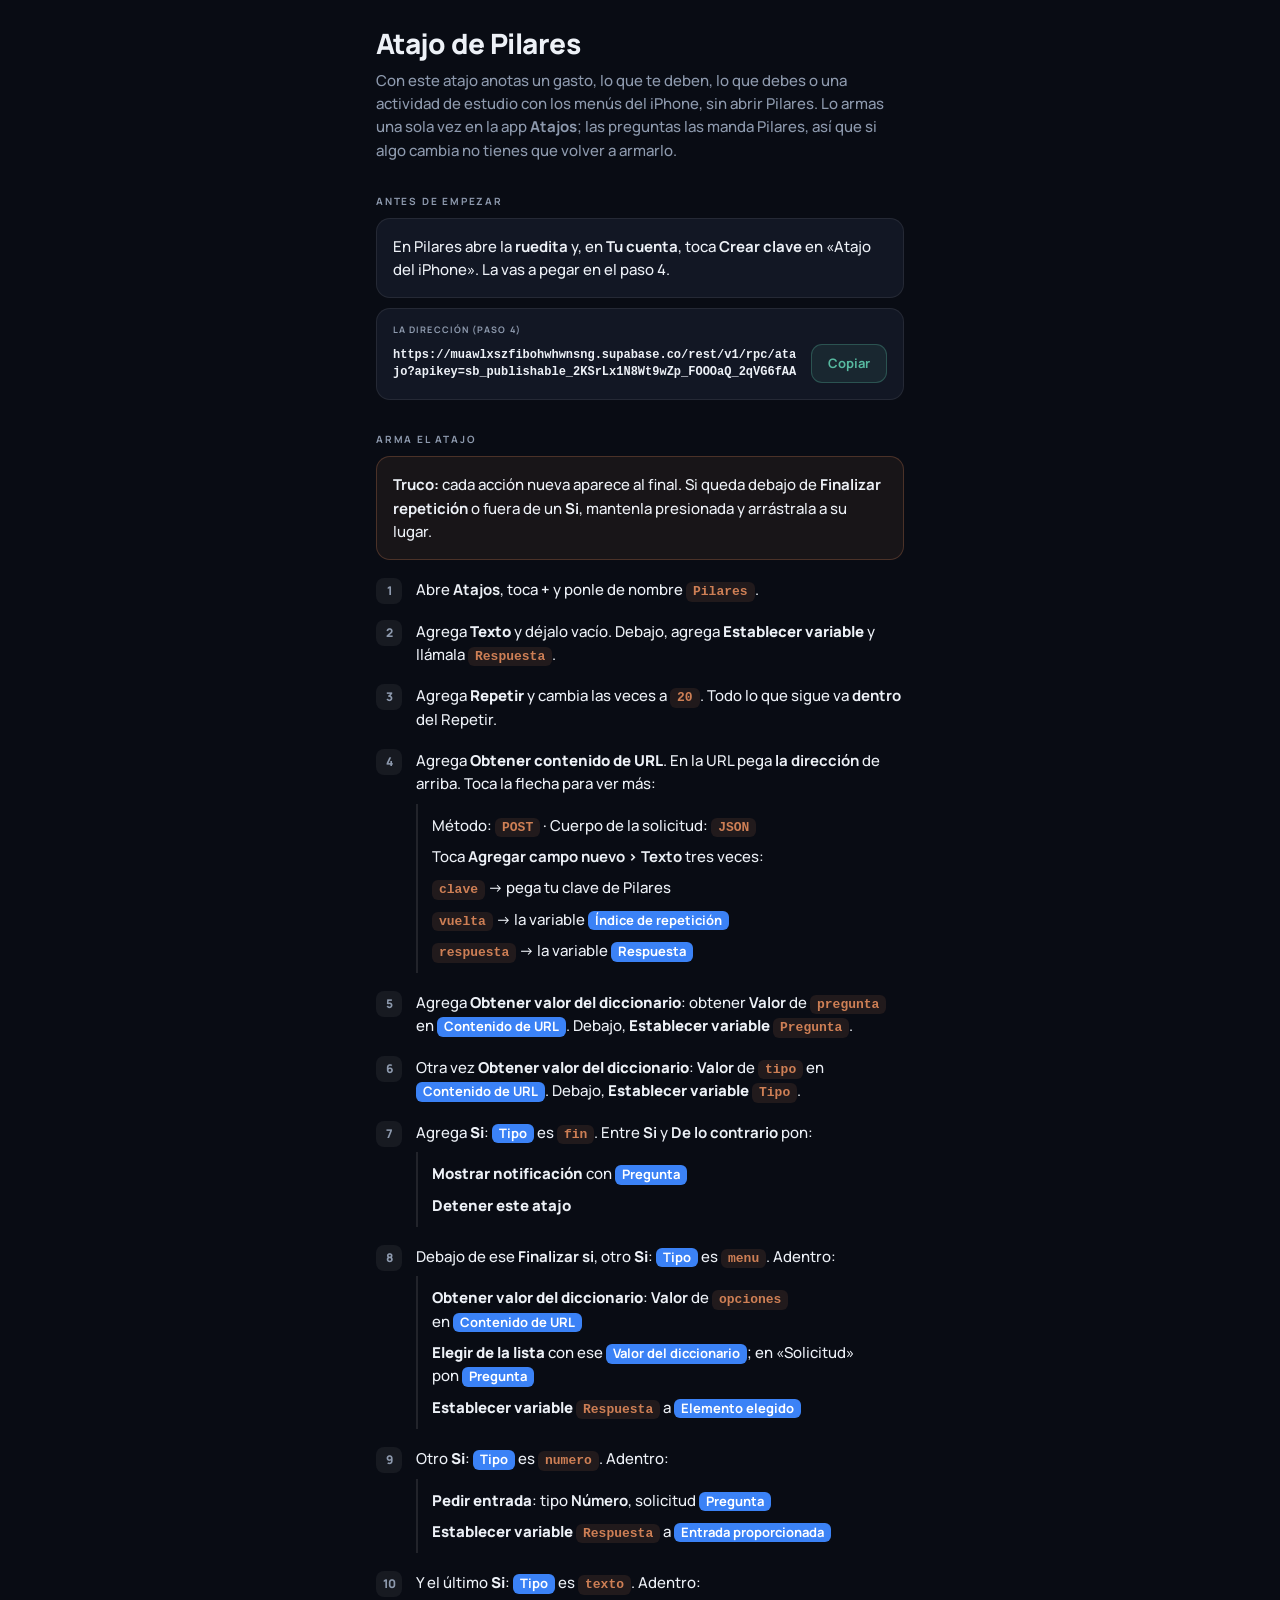
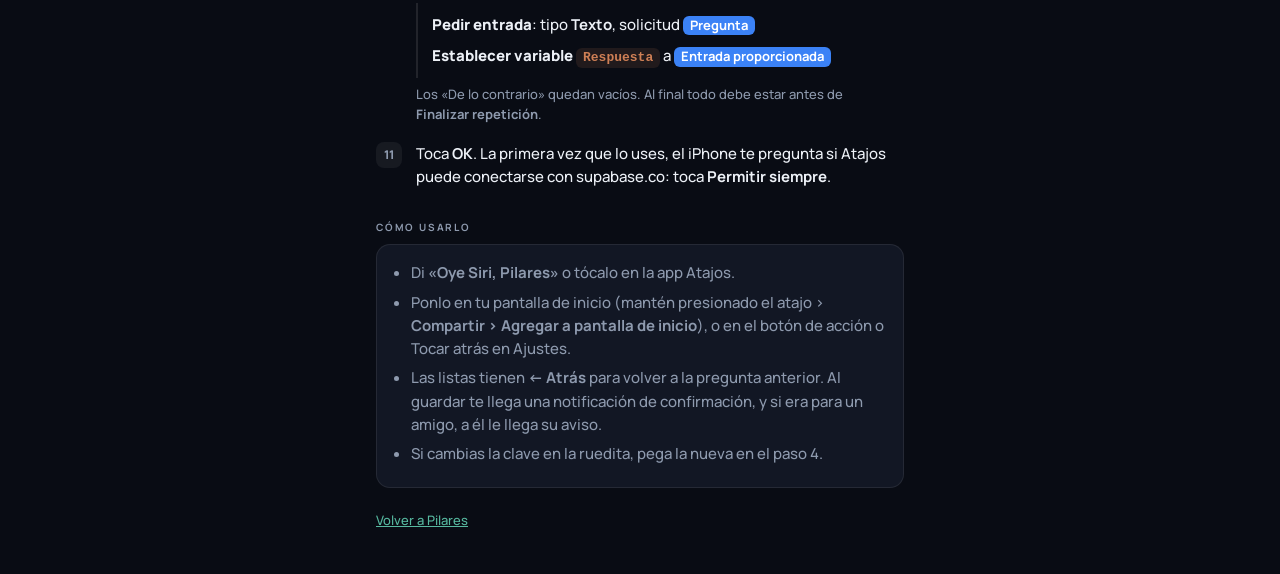
==== atajo.html @ b986f039 "Atajo del iPhone con menús nativos (reemplaza la captura por enlace) - Se quita ?accion=… y la hoja " ====
<!DOCTYPE html>
<html lang="es">
<head>
<meta charset="utf-8">
<meta name="viewport" content="width=device-width, initial-scale=1, viewport-fit=cover">
<title>Atajo de Pilares</title>
<meta name="description" content="Cómo armar el atajo del iPhone que anota en Pilares sin abrir la app.">
<meta name="theme-color" content="#090C14">
<meta name="color-scheme" content="dark">
<meta name="robots" content="noindex">
<link rel="icon" href="icon.svg?v=2" type="image/svg+xml">
<link rel="preconnect" href="https://fonts.googleapis.com">
<link rel="preconnect" href="https://fonts.gstatic.com" crossorigin>
<link href="https://fonts.googleapis.com/css2?family=Manrope:wght@500;600;700;800&amp;display=swap" rel="stylesheet">
<style>
  :root { --bg: #090C14; --card: #121724; --line: rgba(255,255,255,.08); --txt: #EDF1F7; --sub: #8E9AAE; --mint: #57B9A0; --amber: #CE7F55; --var: #3B82F6; }
  * { box-sizing: border-box; }
  html { -webkit-text-size-adjust: 100%; }
  body { margin: 0; background: var(--bg); color: var(--txt); font: 500 15px/1.55 Manrope, system-ui, sans-serif; }
  main { max-width: 560px; margin: 0 auto; padding: calc(env(safe-area-inset-top, 0px) + 28px) 16px calc(env(safe-area-inset-bottom, 0px) + 48px); }
  h1 { font: 800 28px/1.1 Manrope, sans-serif; letter-spacing: -.02em; margin: 0; }
  .lead { color: var(--sub); margin: 10px 0 0; text-wrap: pretty; }
  h2 { font: 700 10px/1 Manrope, sans-serif; letter-spacing: .18em; color: var(--sub); margin: 34px 0 12px; text-transform: uppercase; }
  .card { background: var(--card); border: 1px solid var(--line); border-radius: 14px; padding: 16px; }
  .card + .card { margin-top: 10px; }
  .copiar { display: flex; gap: 10px; align-items: center; }
  .copiar code { flex: 1; min-width: 0; font: 600 12px/1.4 ui-monospace, Menlo, monospace; color: var(--txt); word-break: break-all; user-select: all; -webkit-user-select: all; }
  button { flex: none; font: 700 13px/1 Manrope, sans-serif; color: var(--mint); background: rgba(87,185,160,.1); border: 1px solid rgba(87,185,160,.3); border-radius: 11px; padding: 12px 16px; cursor: pointer; }
  button:active { transform: translateY(1px); }
  ol { list-style: none; counter-reset: paso; margin: 0; padding: 0; }
  ol > li { counter-increment: paso; position: relative; padding: 0 0 0 40px; margin: 0 0 18px; text-wrap: pretty; }
  ol > li::before { content: counter(paso); position: absolute; left: 0; top: 0; width: 26px; height: 26px; border-radius: 8px; background: rgba(255,255,255,.06); color: var(--sub); font: 800 12px/26px Manrope, sans-serif; text-align: center; }
  .accion { font-weight: 800; color: var(--txt); }
  .var { display: inline-block; font: 700 13px/1.5 Manrope, sans-serif; color: #fff; background: var(--var); border-radius: 6px; padding: 0 7px; }
  .txt { display: inline-block; font: 700 13px/1.5 ui-monospace, Menlo, monospace; color: var(--amber); background: rgba(206,127,85,.12); border-radius: 6px; padding: 0 7px; }
  .dentro { margin: 8px 0 0; padding: 10px 0 2px 14px; border-left: 2px solid rgba(255,255,255,.1); }
  .dentro p { margin: 0 0 8px; }
  .nota { color: var(--sub); font-size: 13px; margin: 6px 0 0; }
  .aviso { background: rgba(206,127,85,.08); border-color: rgba(206,127,85,.28); }
  ul.usos { margin: 0; padding: 0 0 0 18px; color: var(--sub); }
  ul.usos li { margin: 0 0 6px; }
  a { color: var(--mint); }
</style>
</head>
<body>
<main>
  <h1>Atajo de Pilares</h1>
  <p class="lead">Con este atajo anotas un gasto, lo que te deben, lo que debes o una actividad de estudio con los menús del iPhone, sin abrir Pilares. Lo armas una sola vez en la app <b>Atajos</b>; las preguntas las manda Pilares, así que si algo cambia no tienes que volver a armarlo.</p>

  <h2>Antes de empezar</h2>
  <div class="card">
    En Pilares abre la <b>ruedita</b> y, en <b>Tu cuenta</b>, toca <b>Crear clave</b> en «Atajo del iPhone». La vas a pegar en el paso 4.
  </div>
  <div class="card">
    <div style="font:700 9px/1 Manrope,sans-serif;letter-spacing:.12em;color:var(--sub);margin-bottom:10px">LA DIRECCIÓN (PASO 4)</div>
    <div class="copiar">
      <code id="url">https://muawlxszfibohwhwnsng.supabase.co/rest/v1/rpc/atajo?apikey=sb_publishable_2KSrLx1N8Wt9wZp_FOOOaQ_2qVG6fAA</code>
      <button type="button" data-copiar="url">Copiar</button>
    </div>
  </div>

  <h2>Arma el atajo</h2>
  <div class="card aviso" style="margin-bottom:18px">
    <b>Truco:</b> cada acción nueva aparece al final. Si queda debajo de <b>Finalizar repetición</b> o fuera de un <b>Si</b>, mantenla presionada y arrástrala a su lugar.
  </div>
  <ol>
    <li>Abre <b>Atajos</b>, toca <b>+</b> y ponle de nombre <span class="txt">Pilares</span>.</li>
    <li>Agrega <span class="accion">Texto</span> y déjalo vacío. Debajo, agrega <span class="accion">Establecer variable</span> y llámala <span class="txt">Respuesta</span>.</li>
    <li>Agrega <span class="accion">Repetir</span> y cambia las veces a <span class="txt">20</span>. Todo lo que sigue va <b>dentro</b> del Repetir.</li>
    <li>Agrega <span class="accion">Obtener contenido de URL</span>. En la URL pega <b>la dirección</b> de arriba. Toca la flecha para ver más:
      <div class="dentro">
        <p>Método: <span class="txt">POST</span> · Cuerpo de la solicitud: <span class="txt">JSON</span></p>
        <p>Toca <b>Agregar campo nuevo › Texto</b> tres veces:</p>
        <p><span class="txt">clave</span> → pega tu clave de Pilares</p>
        <p><span class="txt">vuelta</span> → la variable <span class="var">Índice de repetición</span></p>
        <p><span class="txt">respuesta</span> → la variable <span class="var">Respuesta</span></p>
      </div>
    </li>
    <li>Agrega <span class="accion">Obtener valor del diccionario</span>: obtener <b>Valor</b> de <span class="txt">pregunta</span> en <span class="var">Contenido de URL</span>. Debajo, <span class="accion">Establecer variable</span> <span class="txt">Pregunta</span>.</li>
    <li>Otra vez <span class="accion">Obtener valor del diccionario</span>: <b>Valor</b> de <span class="txt">tipo</span> en <span class="var">Contenido de URL</span>. Debajo, <span class="accion">Establecer variable</span> <span class="txt">Tipo</span>.</li>
    <li>Agrega <span class="accion">Si</span>: <span class="var">Tipo</span> es <span class="txt">fin</span>. Entre <b>Si</b> y <b>De lo contrario</b> pon:
      <div class="dentro">
        <p><span class="accion">Mostrar notificación</span> con <span class="var">Pregunta</span></p>
        <p><span class="accion">Detener este atajo</span></p>
      </div>
    </li>
    <li>Debajo de ese <b>Finalizar si</b>, otro <span class="accion">Si</span>: <span class="var">Tipo</span> es <span class="txt">menu</span>. Adentro:
      <div class="dentro">
        <p><span class="accion">Obtener valor del diccionario</span>: <b>Valor</b> de <span class="txt">opciones</span> en <span class="var">Contenido de URL</span></p>
        <p><span class="accion">Elegir de la lista</span> con ese <span class="var">Valor del diccionario</span>; en «Solicitud» pon <span class="var">Pregunta</span></p>
        <p><span class="accion">Establecer variable</span> <span class="txt">Respuesta</span> a <span class="var">Elemento elegido</span></p>
      </div>
    </li>
    <li>Otro <span class="accion">Si</span>: <span class="var">Tipo</span> es <span class="txt">numero</span>. Adentro:
      <div class="dentro">
        <p><span class="accion">Pedir entrada</span>: tipo <b>Número</b>, solicitud <span class="var">Pregunta</span></p>
        <p><span class="accion">Establecer variable</span> <span class="txt">Respuesta</span> a <span class="var">Entrada proporcionada</span></p>
      </div>
    </li>
    <li>Y el último <span class="accion">Si</span>: <span class="var">Tipo</span> es <span class="txt">texto</span>. Adentro:
      <div class="dentro">
        <p><span class="accion">Pedir entrada</span>: tipo <b>Texto</b>, solicitud <span class="var">Pregunta</span></p>
        <p><span class="accion">Establecer variable</span> <span class="txt">Respuesta</span> a <span class="var">Entrada proporcionada</span></p>
      </div>
      <p class="nota">Los «De lo contrario» quedan vacíos. Al final todo debe estar antes de <b>Finalizar repetición</b>.</p>
    </li>
    <li>Toca <b>OK</b>. La primera vez que lo uses, el iPhone te pregunta si Atajos puede conectarse con supabase.co: toca <b>Permitir siempre</b>.</li>
  </ol>

  <h2>Cómo usarlo</h2>
  <div class="card">
    <ul class="usos">
      <li>Di <b>«Oye Siri, Pilares»</b> o tócalo en la app Atajos.</li>
      <li>Ponlo en tu pantalla de inicio (mantén presionado el atajo › <b>Compartir › Agregar a pantalla de inicio</b>), o en el botón de acción o Tocar atrás en Ajustes.</li>
      <li>Las listas tienen <b>← Atrás</b> para volver a la pregunta anterior. Al guardar te llega una notificación de confirmación, y si era para un amigo, a él le llega su aviso.</li>
      <li>Si cambias la clave en la ruedita, pega la nueva en el paso 4.</li>
    </ul>
  </div>
  <p class="nota" style="margin-top:22px"><a href="/">Volver a Pilares</a></p>
</main>
<script>
  document.addEventListener('click', function (e) {
    var b = e.target.closest('[data-copiar]');
    if (!b) return;
    var x = document.getElementById(b.getAttribute('data-copiar'));
    var listo = function () { b.textContent = 'Copiada'; setTimeout(function () { b.textContent = 'Copiar'; }, 1600); };
    try {
      navigator.clipboard.writeText(x.textContent.trim()).then(listo, function () { seleccionar(x); });
    } catch (err) { seleccionar(x); }
  });
  function seleccionar(x) {
    var r = document.createRange(); r.selectNodeContents(x);
    var s = window.getSelection(); s.removeAllRanges(); s.addRange(r);
  }
</script>
</body>
</html>
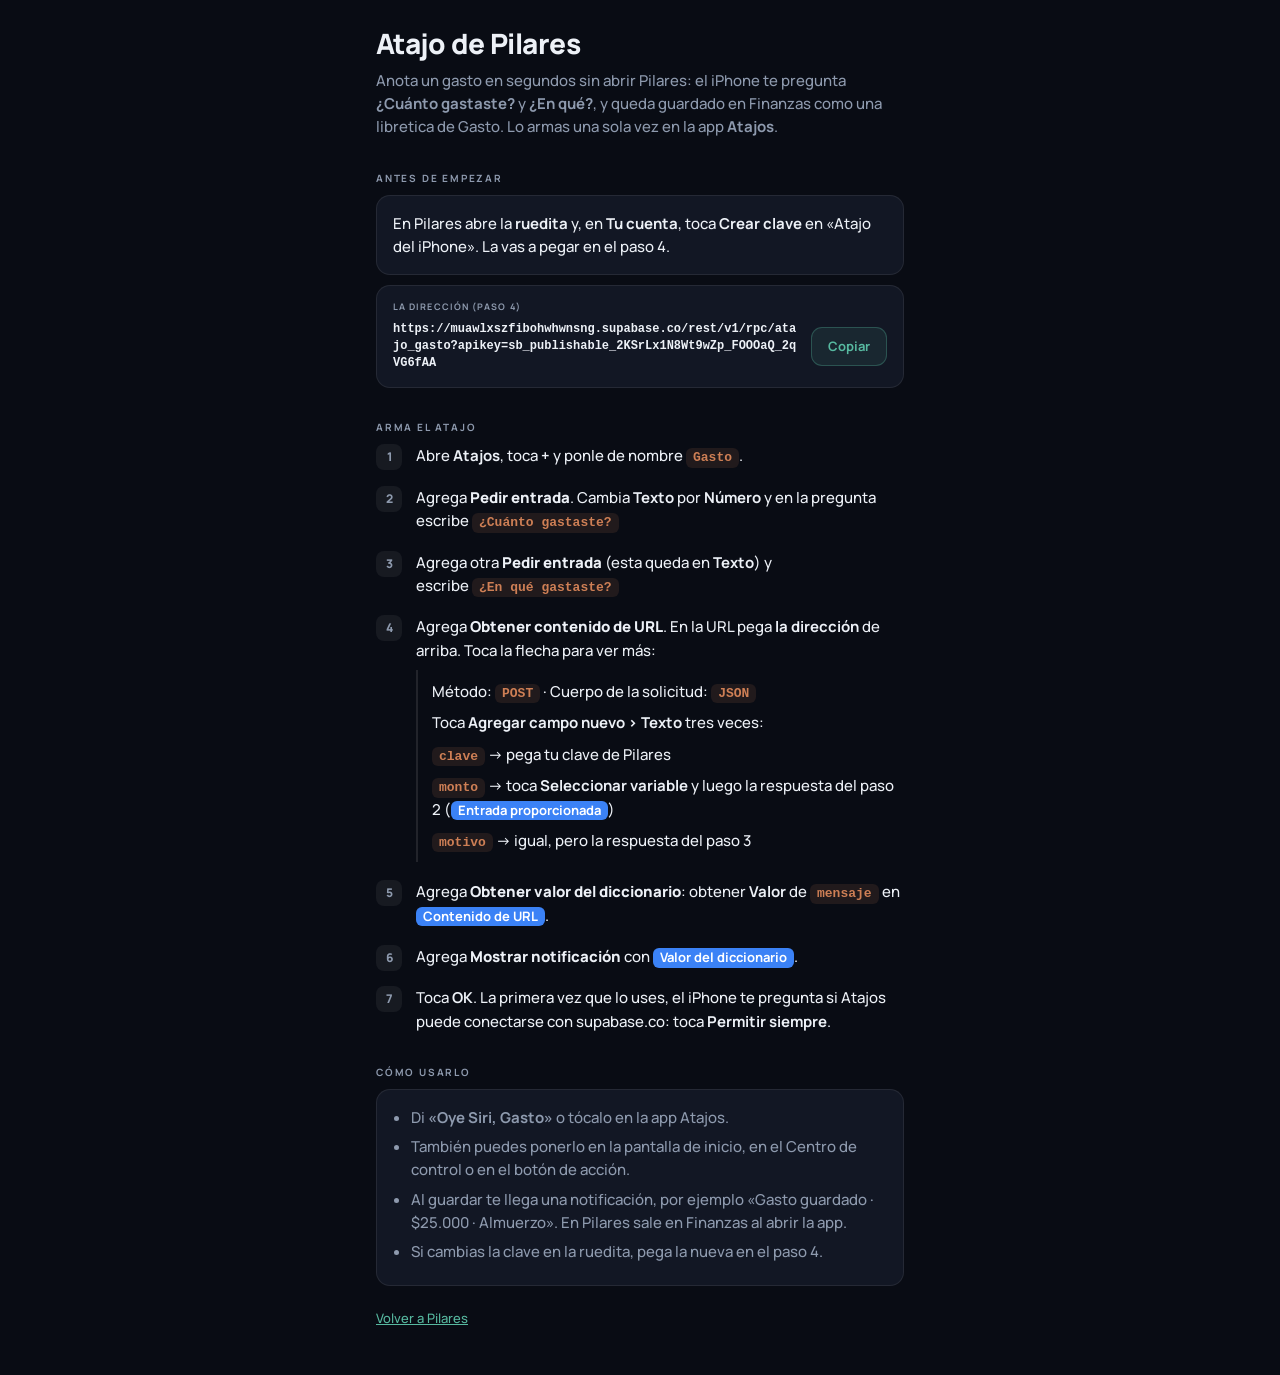
==== commit 297793fb: "Atajo del iPhone solo para gastos, directo al monto - El atajo pregunta ¿Cuánto gastaste? y ¿En qué " ====
--- a/atajo.html
+++ b/atajo.html
@@ -4,7 +4,7 @@
 <meta charset="utf-8">
 <meta name="viewport" content="width=device-width, initial-scale=1, viewport-fit=cover">
 <title>Atajo de Pilares</title>
-<meta name="description" content="Cómo armar el atajo del iPhone que anota en Pilares sin abrir la app.">
+<meta name="description" content="Cómo armar el atajo del iPhone que anota un gasto en Pilares sin abrir la app.">
 <meta name="theme-color" content="#090C14">
 <meta name="color-scheme" content="dark">
 <meta name="robots" content="noindex">
@@ -36,7 +36,6 @@
   .dentro { margin: 8px 0 0; padding: 10px 0 2px 14px; border-left: 2px solid rgba(255,255,255,.1); }
   .dentro p { margin: 0 0 8px; }
   .nota { color: var(--sub); font-size: 13px; margin: 6px 0 0; }
-  .aviso { background: rgba(206,127,85,.08); border-color: rgba(206,127,85,.28); }
   ul.usos { margin: 0; padding: 0 0 0 18px; color: var(--sub); }
   ul.usos li { margin: 0 0 6px; }
   a { color: var(--mint); }
@@ -45,7 +44,7 @@
 <body>
 <main>
   <h1>Atajo de Pilares</h1>
-  <p class="lead">Con este atajo anotas un gasto, lo que te deben, lo que debes o una actividad de estudio con los menús del iPhone, sin abrir Pilares. Lo armas una sola vez en la app <b>Atajos</b>; las preguntas las manda Pilares, así que si algo cambia no tienes que volver a armarlo.</p>
+  <p class="lead">Anota un gasto en segundos sin abrir Pilares: el iPhone te pregunta <b>¿Cuánto gastaste?</b> y <b>¿En qué?</b>, y queda guardado en Finanzas como una libretica de Gasto. Lo armas una sola vez en la app <b>Atajos</b>.</p>
 
   <h2>Antes de empezar</h2>
   <div class="card">
@@ -54,65 +53,36 @@
   <div class="card">
     <div style="font:700 9px/1 Manrope,sans-serif;letter-spacing:.12em;color:var(--sub);margin-bottom:10px">LA DIRECCIÓN (PASO 4)</div>
     <div class="copiar">
-      <code id="url">https://muawlxszfibohwhwnsng.supabase.co/rest/v1/rpc/atajo?apikey=sb_publishable_2KSrLx1N8Wt9wZp_FOOOaQ_2qVG6fAA</code>
+      <code id="url">https://muawlxszfibohwhwnsng.supabase.co/rest/v1/rpc/atajo_gasto?apikey=sb_publishable_2KSrLx1N8Wt9wZp_FOOOaQ_2qVG6fAA</code>
       <button type="button" data-copiar="url">Copiar</button>
     </div>
   </div>
 
   <h2>Arma el atajo</h2>
-  <div class="card aviso" style="margin-bottom:18px">
-    <b>Truco:</b> cada acción nueva aparece al final. Si queda debajo de <b>Finalizar repetición</b> o fuera de un <b>Si</b>, mantenla presionada y arrástrala a su lugar.
-  </div>
   <ol>
-    <li>Abre <b>Atajos</b>, toca <b>+</b> y ponle de nombre <span class="txt">Pilares</span>.</li>
-    <li>Agrega <span class="accion">Texto</span> y déjalo vacío. Debajo, agrega <span class="accion">Establecer variable</span> y llámala <span class="txt">Respuesta</span>.</li>
-    <li>Agrega <span class="accion">Repetir</span> y cambia las veces a <span class="txt">20</span>. Todo lo que sigue va <b>dentro</b> del Repetir.</li>
+    <li>Abre <b>Atajos</b>, toca <b>+</b> y ponle de nombre <span class="txt">Gasto</span>.</li>
+    <li>Agrega <span class="accion">Pedir entrada</span>. Cambia <b>Texto</b> por <b>Número</b> y en la pregunta escribe <span class="txt">¿Cuánto gastaste?</span></li>
+    <li>Agrega otra <span class="accion">Pedir entrada</span> (esta queda en <b>Texto</b>) y escribe <span class="txt">¿En qué gastaste?</span></li>
     <li>Agrega <span class="accion">Obtener contenido de URL</span>. En la URL pega <b>la dirección</b> de arriba. Toca la flecha para ver más:
       <div class="dentro">
         <p>Método: <span class="txt">POST</span> · Cuerpo de la solicitud: <span class="txt">JSON</span></p>
         <p>Toca <b>Agregar campo nuevo › Texto</b> tres veces:</p>
         <p><span class="txt">clave</span> → pega tu clave de Pilares</p>
-        <p><span class="txt">vuelta</span> → la variable <span class="var">Índice de repetición</span></p>
-        <p><span class="txt">respuesta</span> → la variable <span class="var">Respuesta</span></p>
+        <p><span class="txt">monto</span> → toca <b>Seleccionar variable</b> y luego la respuesta del paso 2 (<span class="var">Entrada proporcionada</span>)</p>
+        <p><span class="txt">motivo</span> → igual, pero la respuesta del paso 3</p>
       </div>
     </li>
-    <li>Agrega <span class="accion">Obtener valor del diccionario</span>: obtener <b>Valor</b> de <span class="txt">pregunta</span> en <span class="var">Contenido de URL</span>. Debajo, <span class="accion">Establecer variable</span> <span class="txt">Pregunta</span>.</li>
-    <li>Otra vez <span class="accion">Obtener valor del diccionario</span>: <b>Valor</b> de <span class="txt">tipo</span> en <span class="var">Contenido de URL</span>. Debajo, <span class="accion">Establecer variable</span> <span class="txt">Tipo</span>.</li>
-    <li>Agrega <span class="accion">Si</span>: <span class="var">Tipo</span> es <span class="txt">fin</span>. Entre <b>Si</b> y <b>De lo contrario</b> pon:
-      <div class="dentro">
-        <p><span class="accion">Mostrar notificación</span> con <span class="var">Pregunta</span></p>
-        <p><span class="accion">Detener este atajo</span></p>
-      </div>
-    </li>
-    <li>Debajo de ese <b>Finalizar si</b>, otro <span class="accion">Si</span>: <span class="var">Tipo</span> es <span class="txt">menu</span>. Adentro:
-      <div class="dentro">
-        <p><span class="accion">Obtener valor del diccionario</span>: <b>Valor</b> de <span class="txt">opciones</span> en <span class="var">Contenido de URL</span></p>
-        <p><span class="accion">Elegir de la lista</span> con ese <span class="var">Valor del diccionario</span>; en «Solicitud» pon <span class="var">Pregunta</span></p>
-        <p><span class="accion">Establecer variable</span> <span class="txt">Respuesta</span> a <span class="var">Elemento elegido</span></p>
-      </div>
-    </li>
-    <li>Otro <span class="accion">Si</span>: <span class="var">Tipo</span> es <span class="txt">numero</span>. Adentro:
-      <div class="dentro">
-        <p><span class="accion">Pedir entrada</span>: tipo <b>Número</b>, solicitud <span class="var">Pregunta</span></p>
-        <p><span class="accion">Establecer variable</span> <span class="txt">Respuesta</span> a <span class="var">Entrada proporcionada</span></p>
-      </div>
-    </li>
-    <li>Y el último <span class="accion">Si</span>: <span class="var">Tipo</span> es <span class="txt">texto</span>. Adentro:
-      <div class="dentro">
-        <p><span class="accion">Pedir entrada</span>: tipo <b>Texto</b>, solicitud <span class="var">Pregunta</span></p>
-        <p><span class="accion">Establecer variable</span> <span class="txt">Respuesta</span> a <span class="var">Entrada proporcionada</span></p>
-      </div>
-      <p class="nota">Los «De lo contrario» quedan vacíos. Al final todo debe estar antes de <b>Finalizar repetición</b>.</p>
-    </li>
+    <li>Agrega <span class="accion">Obtener valor del diccionario</span>: obtener <b>Valor</b> de <span class="txt">mensaje</span> en <span class="var">Contenido de URL</span>.</li>
+    <li>Agrega <span class="accion">Mostrar notificación</span> con <span class="var">Valor del diccionario</span>.</li>
     <li>Toca <b>OK</b>. La primera vez que lo uses, el iPhone te pregunta si Atajos puede conectarse con supabase.co: toca <b>Permitir siempre</b>.</li>
   </ol>
 
   <h2>Cómo usarlo</h2>
   <div class="card">
     <ul class="usos">
-      <li>Di <b>«Oye Siri, Pilares»</b> o tócalo en la app Atajos.</li>
-      <li>Ponlo en tu pantalla de inicio (mantén presionado el atajo › <b>Compartir › Agregar a pantalla de inicio</b>), o en el botón de acción o Tocar atrás en Ajustes.</li>
-      <li>Las listas tienen <b>← Atrás</b> para volver a la pregunta anterior. Al guardar te llega una notificación de confirmación, y si era para un amigo, a él le llega su aviso.</li>
+      <li>Di <b>«Oye Siri, Gasto»</b> o tócalo en la app Atajos.</li>
+      <li>También puedes ponerlo en la pantalla de inicio, en el Centro de control o en el botón de acción.</li>
+      <li>Al guardar te llega una notificación, por ejemplo «Gasto guardado · $25.000 · Almuerzo». En Pilares sale en Finanzas al abrir la app.</li>
       <li>Si cambias la clave en la ruedita, pega la nueva en el paso 4.</li>
     </ul>
   </div>
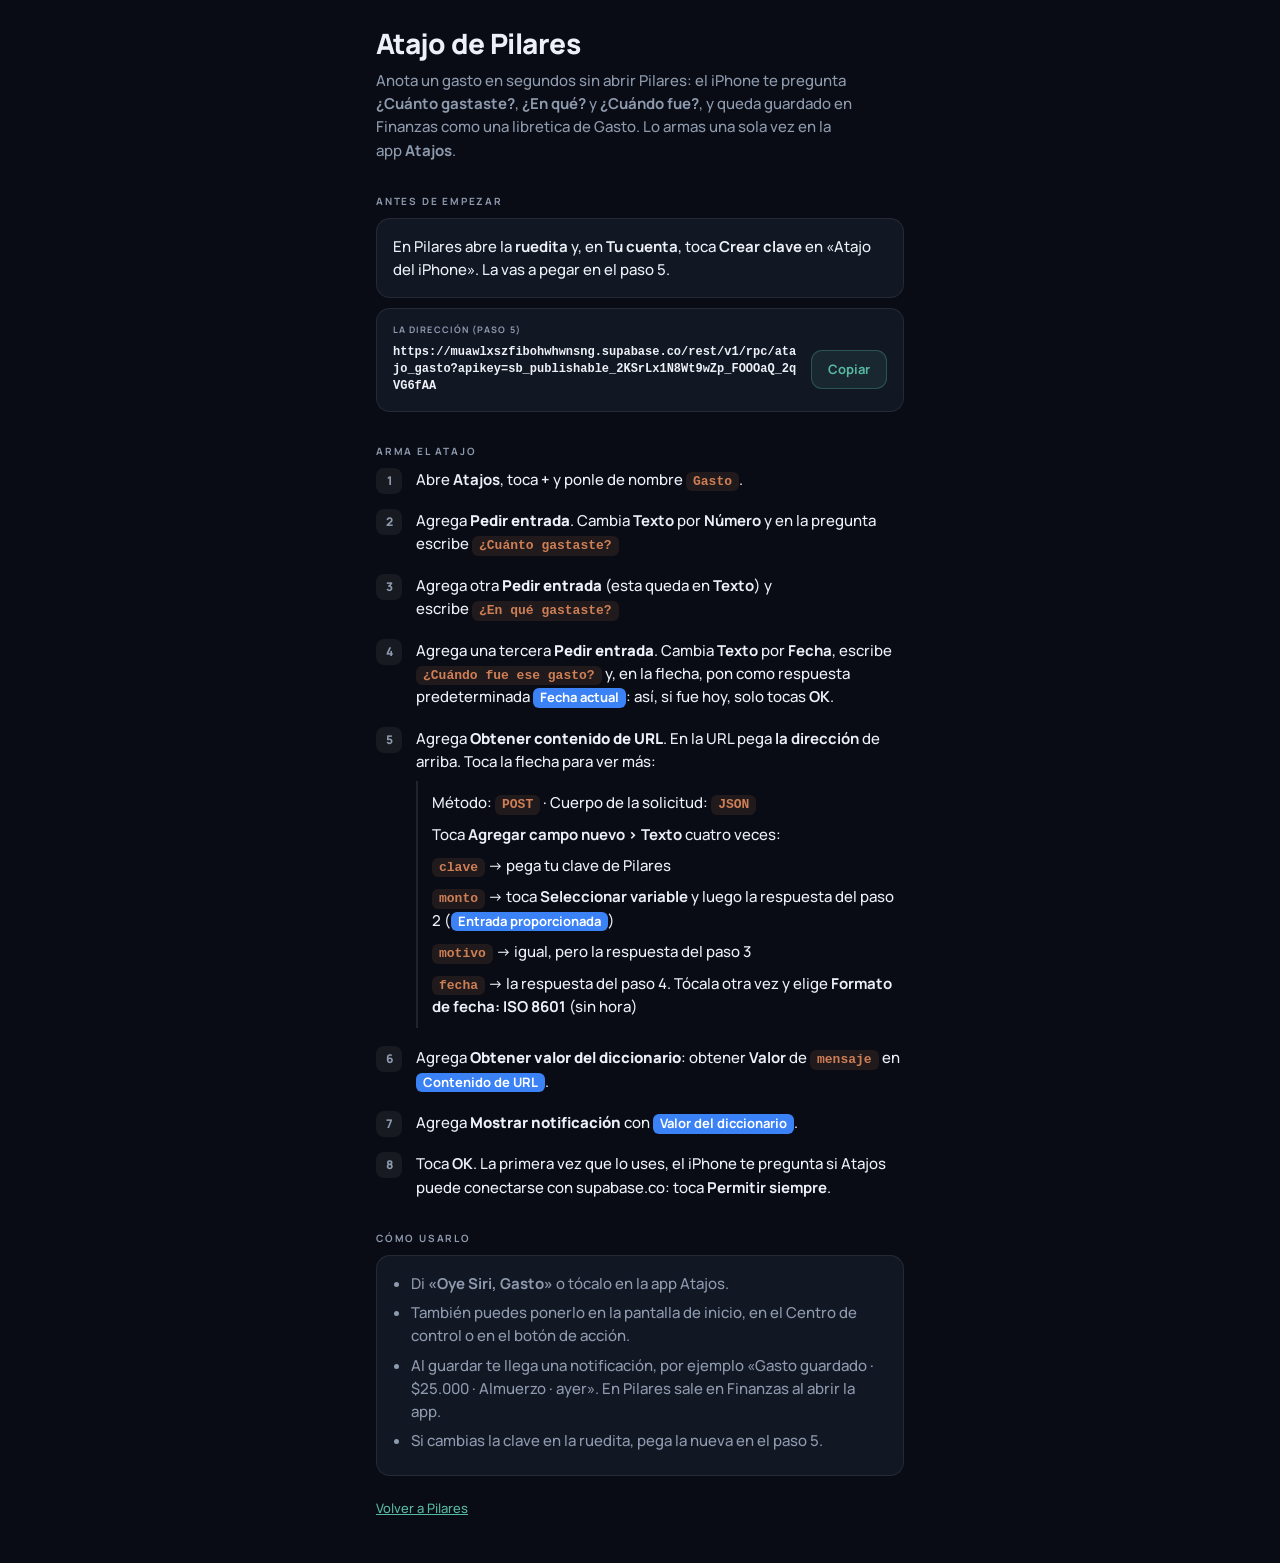
==== commit 20311197: "Atajo de gastos: pregunta la fecha (calendario, hoy por defecto) Co-Authored-By: Claude Opus 5.5 <no" ====
--- a/atajo.html
+++ b/atajo.html
@@ -44,14 +44,14 @@
 <body>
 <main>
   <h1>Atajo de Pilares</h1>
-  <p class="lead">Anota un gasto en segundos sin abrir Pilares: el iPhone te pregunta <b>¿Cuánto gastaste?</b> y <b>¿En qué?</b>, y queda guardado en Finanzas como una libretica de Gasto. Lo armas una sola vez en la app <b>Atajos</b>.</p>
+  <p class="lead">Anota un gasto en segundos sin abrir Pilares: el iPhone te pregunta <b>¿Cuánto gastaste?</b>, <b>¿En qué?</b> y <b>¿Cuándo fue?</b>, y queda guardado en Finanzas como una libretica de Gasto. Lo armas una sola vez en la app <b>Atajos</b>.</p>
 
   <h2>Antes de empezar</h2>
   <div class="card">
-    En Pilares abre la <b>ruedita</b> y, en <b>Tu cuenta</b>, toca <b>Crear clave</b> en «Atajo del iPhone». La vas a pegar en el paso 4.
+    En Pilares abre la <b>ruedita</b> y, en <b>Tu cuenta</b>, toca <b>Crear clave</b> en «Atajo del iPhone». La vas a pegar en el paso 5.
   </div>
   <div class="card">
-    <div style="font:700 9px/1 Manrope,sans-serif;letter-spacing:.12em;color:var(--sub);margin-bottom:10px">LA DIRECCIÓN (PASO 4)</div>
+    <div style="font:700 9px/1 Manrope,sans-serif;letter-spacing:.12em;color:var(--sub);margin-bottom:10px">LA DIRECCIÓN (PASO 5)</div>
     <div class="copiar">
       <code id="url">https://muawlxszfibohwhwnsng.supabase.co/rest/v1/rpc/atajo_gasto?apikey=sb_publishable_2KSrLx1N8Wt9wZp_FOOOaQ_2qVG6fAA</code>
       <button type="button" data-copiar="url">Copiar</button>
@@ -63,13 +63,15 @@
     <li>Abre <b>Atajos</b>, toca <b>+</b> y ponle de nombre <span class="txt">Gasto</span>.</li>
     <li>Agrega <span class="accion">Pedir entrada</span>. Cambia <b>Texto</b> por <b>Número</b> y en la pregunta escribe <span class="txt">¿Cuánto gastaste?</span></li>
     <li>Agrega otra <span class="accion">Pedir entrada</span> (esta queda en <b>Texto</b>) y escribe <span class="txt">¿En qué gastaste?</span></li>
+    <li>Agrega una tercera <span class="accion">Pedir entrada</span>. Cambia <b>Texto</b> por <b>Fecha</b>, escribe <span class="txt">¿Cuándo fue ese gasto?</span> y, en la flecha, pon como respuesta predeterminada <span class="var">Fecha actual</span>: así, si fue hoy, solo tocas <b>OK</b>.</li>
     <li>Agrega <span class="accion">Obtener contenido de URL</span>. En la URL pega <b>la dirección</b> de arriba. Toca la flecha para ver más:
       <div class="dentro">
         <p>Método: <span class="txt">POST</span> · Cuerpo de la solicitud: <span class="txt">JSON</span></p>
-        <p>Toca <b>Agregar campo nuevo › Texto</b> tres veces:</p>
+        <p>Toca <b>Agregar campo nuevo › Texto</b> cuatro veces:</p>
         <p><span class="txt">clave</span> → pega tu clave de Pilares</p>
         <p><span class="txt">monto</span> → toca <b>Seleccionar variable</b> y luego la respuesta del paso 2 (<span class="var">Entrada proporcionada</span>)</p>
         <p><span class="txt">motivo</span> → igual, pero la respuesta del paso 3</p>
+        <p><span class="txt">fecha</span> → la respuesta del paso 4. Tócala otra vez y elige <b>Formato de fecha: ISO 8601</b> (sin hora)</p>
       </div>
     </li>
     <li>Agrega <span class="accion">Obtener valor del diccionario</span>: obtener <b>Valor</b> de <span class="txt">mensaje</span> en <span class="var">Contenido de URL</span>.</li>
@@ -82,8 +84,8 @@
     <ul class="usos">
       <li>Di <b>«Oye Siri, Gasto»</b> o tócalo en la app Atajos.</li>
       <li>También puedes ponerlo en la pantalla de inicio, en el Centro de control o en el botón de acción.</li>
-      <li>Al guardar te llega una notificación, por ejemplo «Gasto guardado · $25.000 · Almuerzo». En Pilares sale en Finanzas al abrir la app.</li>
-      <li>Si cambias la clave en la ruedita, pega la nueva en el paso 4.</li>
+      <li>Al guardar te llega una notificación, por ejemplo «Gasto guardado · $25.000 · Almuerzo · ayer». En Pilares sale en Finanzas al abrir la app.</li>
+      <li>Si cambias la clave en la ruedita, pega la nueva en el paso 5.</li>
     </ul>
   </div>
   <p class="nota" style="margin-top:22px"><a href="/">Volver a Pilares</a></p>
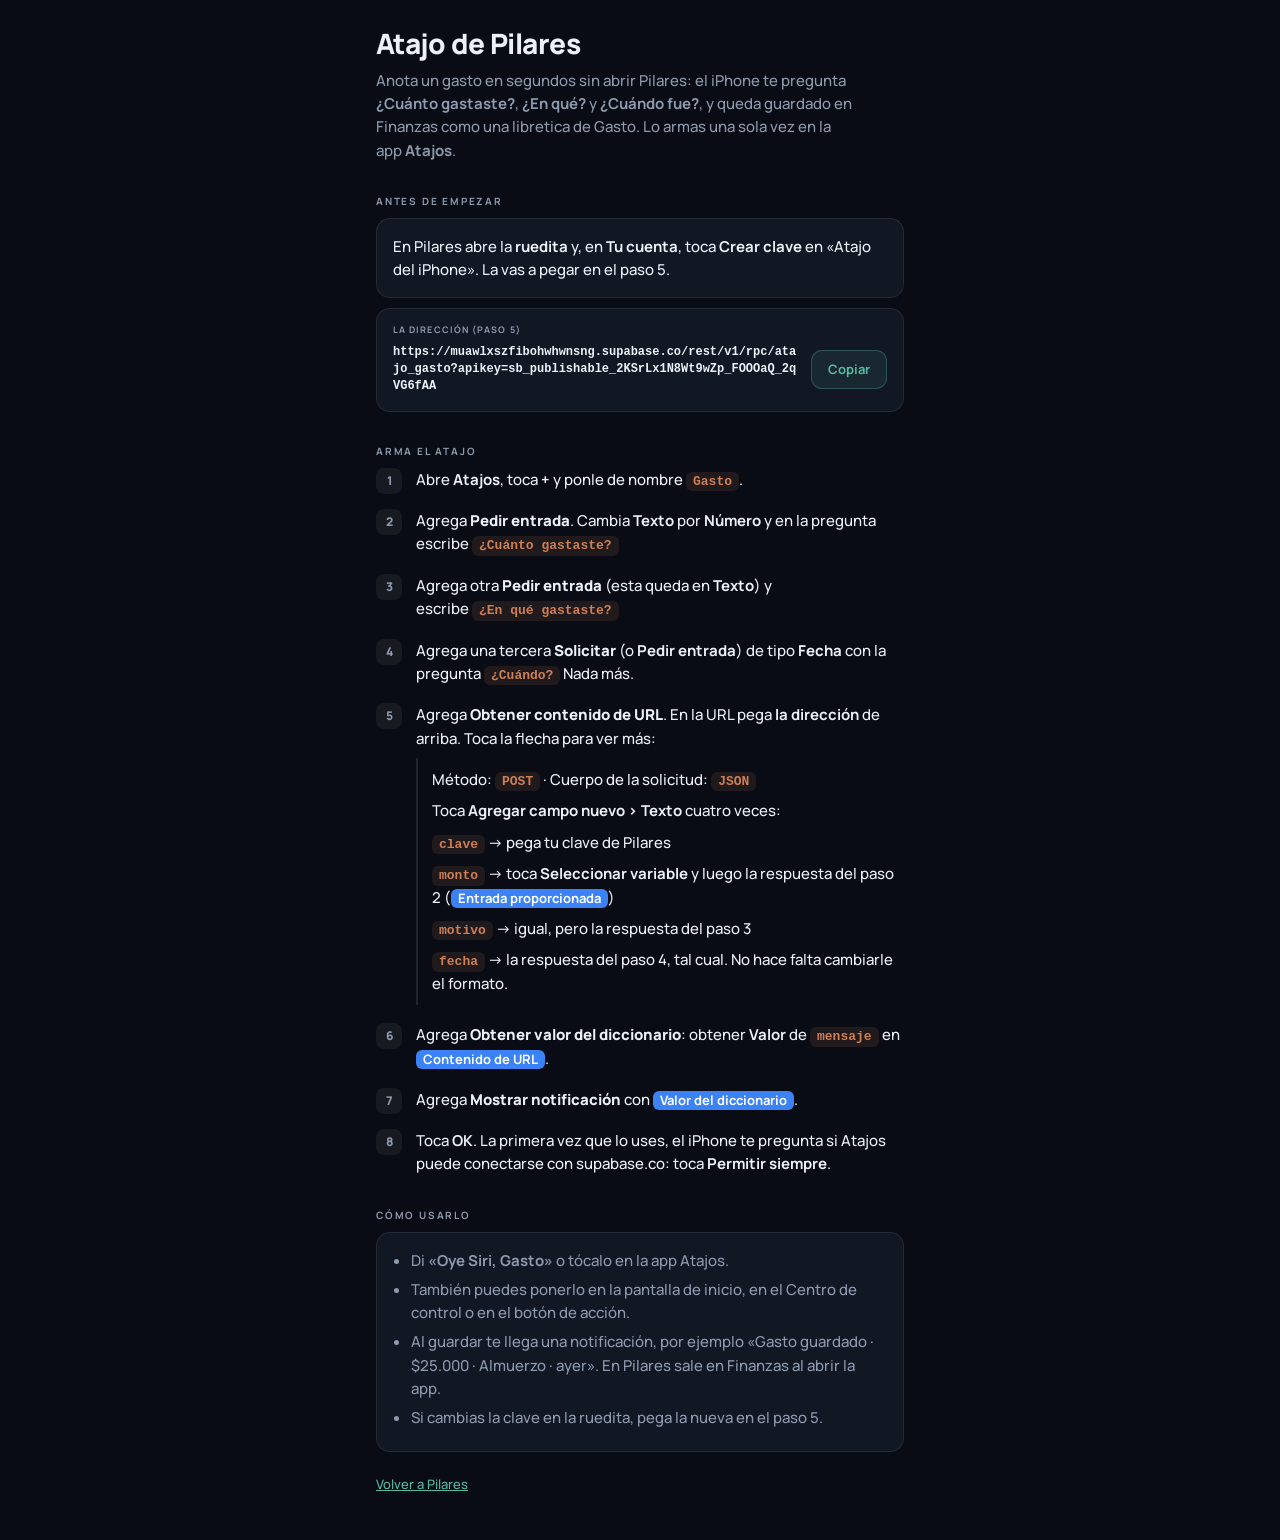
==== commit 8ea9278c: "Atajo: la fecha se entiende como la manda el iPhone (sin formato ISO ni respuesta predeterminada) Co" ====
--- a/atajo.html
+++ b/atajo.html
@@ -63,7 +63,7 @@
     <li>Abre <b>Atajos</b>, toca <b>+</b> y ponle de nombre <span class="txt">Gasto</span>.</li>
     <li>Agrega <span class="accion">Pedir entrada</span>. Cambia <b>Texto</b> por <b>Número</b> y en la pregunta escribe <span class="txt">¿Cuánto gastaste?</span></li>
     <li>Agrega otra <span class="accion">Pedir entrada</span> (esta queda en <b>Texto</b>) y escribe <span class="txt">¿En qué gastaste?</span></li>
-    <li>Agrega una tercera <span class="accion">Pedir entrada</span>. Cambia <b>Texto</b> por <b>Fecha</b>, escribe <span class="txt">¿Cuándo fue ese gasto?</span> y, en la flecha, pon como respuesta predeterminada <span class="var">Fecha actual</span>: así, si fue hoy, solo tocas <b>OK</b>.</li>
+    <li>Agrega una tercera <span class="accion">Solicitar</span> (o <b>Pedir entrada</b>) de tipo <b>Fecha</b> con la pregunta <span class="txt">¿Cuándo?</span> Nada más.</li>
     <li>Agrega <span class="accion">Obtener contenido de URL</span>. En la URL pega <b>la dirección</b> de arriba. Toca la flecha para ver más:
       <div class="dentro">
         <p>Método: <span class="txt">POST</span> · Cuerpo de la solicitud: <span class="txt">JSON</span></p>
@@ -71,7 +71,7 @@
         <p><span class="txt">clave</span> → pega tu clave de Pilares</p>
         <p><span class="txt">monto</span> → toca <b>Seleccionar variable</b> y luego la respuesta del paso 2 (<span class="var">Entrada proporcionada</span>)</p>
         <p><span class="txt">motivo</span> → igual, pero la respuesta del paso 3</p>
-        <p><span class="txt">fecha</span> → la respuesta del paso 4. Tócala otra vez y elige <b>Formato de fecha: ISO 8601</b> (sin hora)</p>
+        <p><span class="txt">fecha</span> → la respuesta del paso 4, tal cual. No hace falta cambiarle el formato.</p>
       </div>
     </li>
     <li>Agrega <span class="accion">Obtener valor del diccionario</span>: obtener <b>Valor</b> de <span class="txt">mensaje</span> en <span class="var">Contenido de URL</span>.</li>
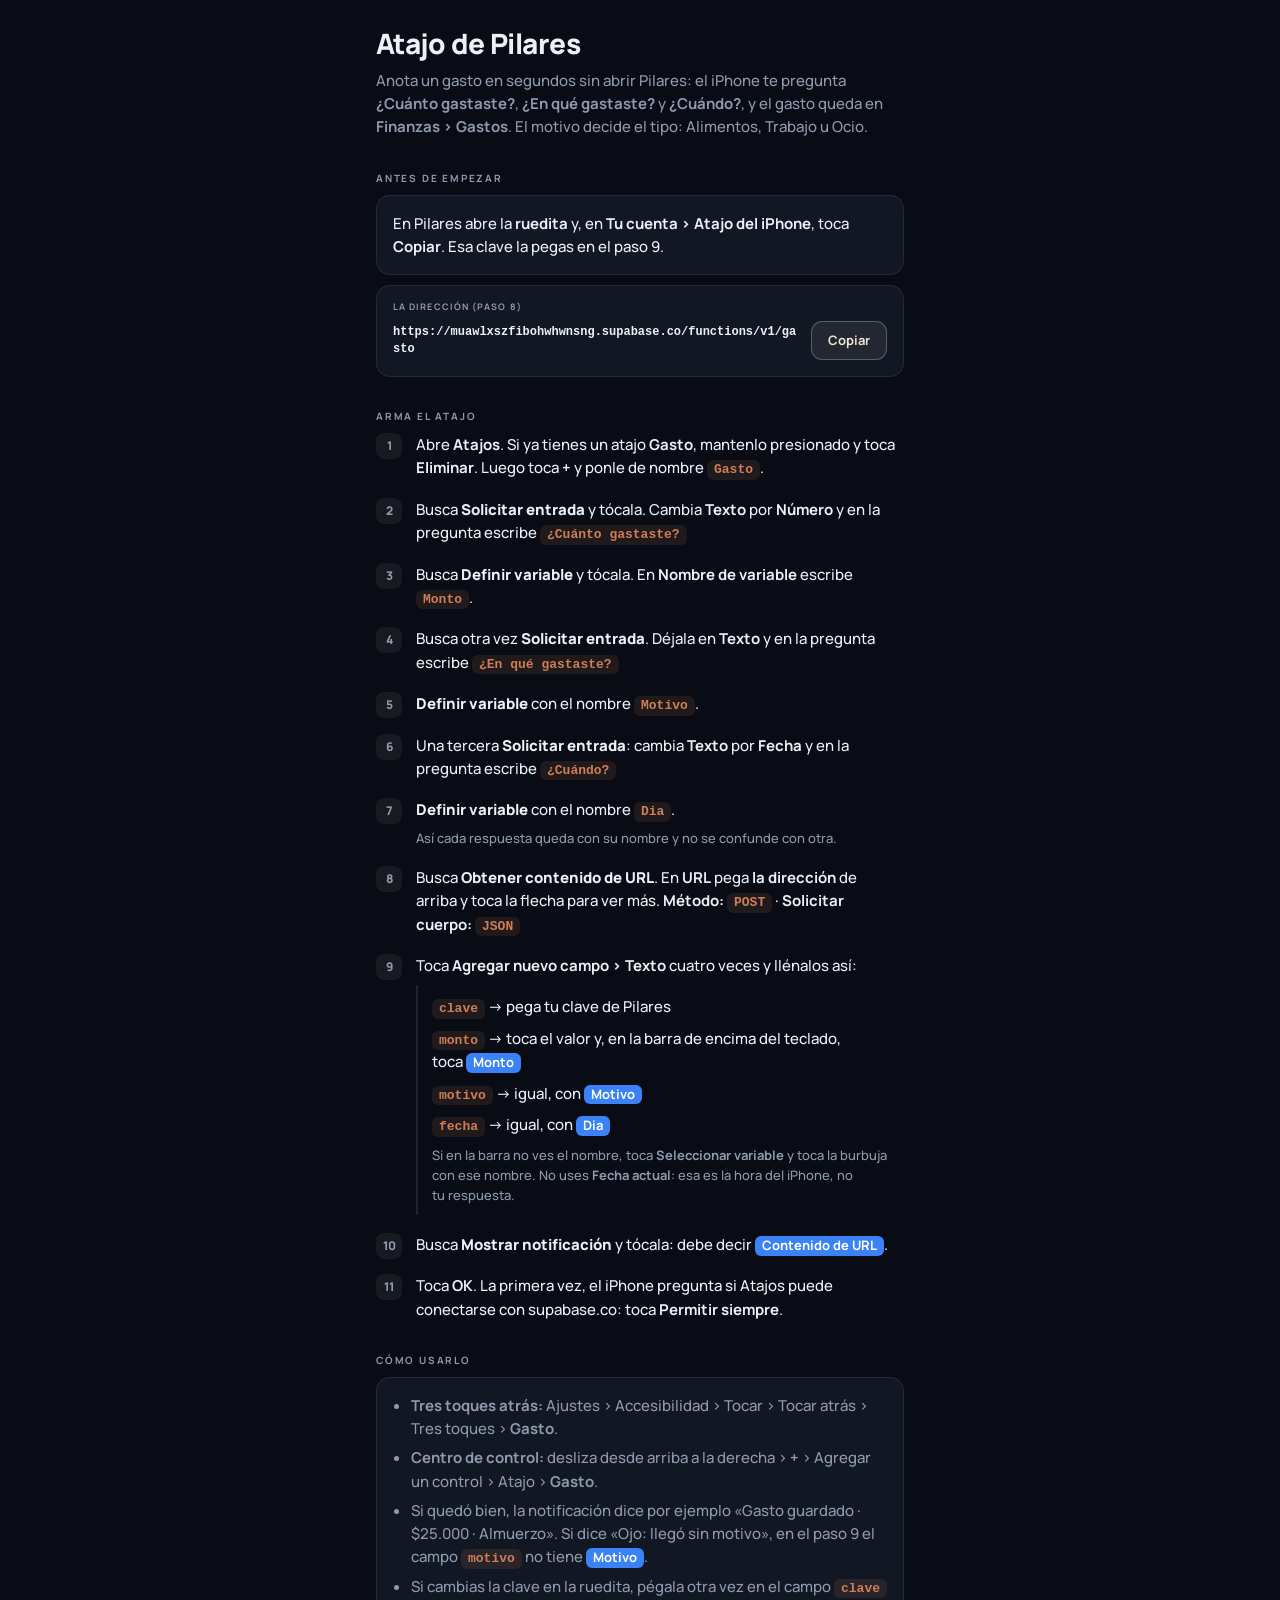
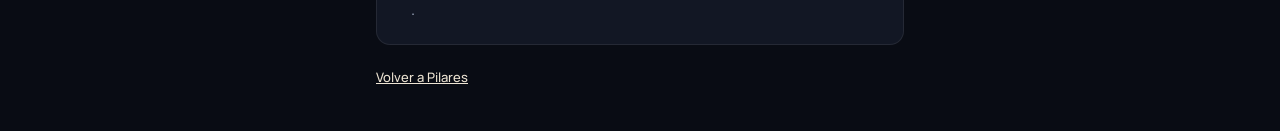
==== commit 7c1ec733: "Gastos abre más fluido (la rueda se dibuja al llegar la hoja, en su propia capa); guía del atajo con" ====
--- a/atajo.html
+++ b/atajo.html
@@ -13,7 +13,7 @@
 <link rel="preconnect" href="https://fonts.gstatic.com" crossorigin>
 <link href="https://fonts.googleapis.com/css2?family=Manrope:wght@500;600;700;800&amp;display=swap" rel="stylesheet">
 <style>
-  :root { --bg: #090C14; --card: #121724; --line: rgba(255,255,255,.08); --txt: #EDF1F7; --sub: #8E9AAE; --mint: #57B9A0; --amber: #CE7F55; --var: #3B82F6; }
+  :root { --bg: #090C14; --card: #121724; --line: rgba(255,255,255,.08); --txt: #EDF1F7; --sub: #8E9AAE; --mint: #57B9A0; --bone: #EDE4D3; --amber: #CE7F55; --var: #3B82F6; }
   * { box-sizing: border-box; }
   html { -webkit-text-size-adjust: 100%; }
   body { margin: 0; background: var(--bg); color: var(--txt); font: 500 15px/1.55 Manrope, system-ui, sans-serif; }
@@ -25,7 +25,7 @@
   .card + .card { margin-top: 10px; }
   .copiar { display: flex; gap: 10px; align-items: center; }
   .copiar code { flex: 1; min-width: 0; font: 600 12px/1.4 ui-monospace, Menlo, monospace; color: var(--txt); word-break: break-all; user-select: all; -webkit-user-select: all; }
-  button { flex: none; font: 700 13px/1 Manrope, sans-serif; color: var(--mint); background: rgba(87,185,160,.1); border: 1px solid rgba(87,185,160,.3); border-radius: 11px; padding: 12px 16px; cursor: pointer; }
+  button { flex: none; font: 700 13px/1 Manrope, sans-serif; color: var(--bone); background: rgba(237,228,211,.08); border: 1px solid rgba(237,228,211,.28); border-radius: 11px; padding: 12px 16px; cursor: pointer; }
   button:active { transform: translateY(1px); }
   ol { list-style: none; counter-reset: paso; margin: 0; padding: 0; }
   ol > li { counter-increment: paso; position: relative; padding: 0 0 0 40px; margin: 0 0 18px; text-wrap: pretty; }
@@ -38,54 +38,56 @@
   .nota { color: var(--sub); font-size: 13px; margin: 6px 0 0; }
   ul.usos { margin: 0; padding: 0 0 0 18px; color: var(--sub); }
   ul.usos li { margin: 0 0 6px; }
-  a { color: var(--mint); }
+  a { color: var(--bone); }
 </style>
 </head>
 <body>
 <main>
   <h1>Atajo de Pilares</h1>
-  <p class="lead">Anota un gasto en segundos sin abrir Pilares: el iPhone te pregunta <b>¿Cuánto gastaste?</b>, <b>¿En qué?</b> y <b>¿Cuándo fue?</b>, y queda guardado en Finanzas como una libretica de Gasto. Lo armas una sola vez en la app <b>Atajos</b>.</p>
+  <p class="lead">Anota un gasto en segundos sin abrir Pilares: el iPhone te pregunta <b>¿Cuánto gastaste?</b>, <b>¿En qué gastaste?</b> y <b>¿Cuándo?</b>, y el gasto queda en <b>Finanzas › Gastos</b>. El motivo decide el tipo: Alimentos, Trabajo u Ocio.</p>
 
   <h2>Antes de empezar</h2>
   <div class="card">
-    En Pilares abre la <b>ruedita</b> y, en <b>Tu cuenta</b>, toca <b>Crear clave</b> en «Atajo del iPhone». La vas a pegar en el paso 5.
+    En Pilares abre la <b>ruedita</b> y, en <b>Tu cuenta › Atajo del iPhone</b>, toca <b>Copiar</b>. Esa clave la pegas en el paso 9.
   </div>
   <div class="card">
-    <div style="font:700 9px/1 Manrope,sans-serif;letter-spacing:.12em;color:var(--sub);margin-bottom:10px">LA DIRECCIÓN (PASO 5)</div>
+    <div style="font:700 9px/1 Manrope,sans-serif;letter-spacing:.12em;color:var(--sub);margin-bottom:10px">LA DIRECCIÓN (PASO 8)</div>
     <div class="copiar">
-      <code id="url">https://muawlxszfibohwhwnsng.supabase.co/rest/v1/rpc/atajo_gasto?apikey=sb_publishable_2KSrLx1N8Wt9wZp_FOOOaQ_2qVG6fAA</code>
+      <code id="url">https://muawlxszfibohwhwnsng.supabase.co/functions/v1/gasto</code>
       <button type="button" data-copiar="url">Copiar</button>
     </div>
   </div>
 
   <h2>Arma el atajo</h2>
   <ol>
-    <li>Abre <b>Atajos</b>, toca <b>+</b> y ponle de nombre <span class="txt">Gasto</span>.</li>
-    <li>Agrega <span class="accion">Pedir entrada</span>. Cambia <b>Texto</b> por <b>Número</b> y en la pregunta escribe <span class="txt">¿Cuánto gastaste?</span></li>
-    <li>Agrega otra <span class="accion">Pedir entrada</span> (esta queda en <b>Texto</b>) y escribe <span class="txt">¿En qué gastaste?</span></li>
-    <li>Agrega una tercera <span class="accion">Solicitar</span> (o <b>Pedir entrada</b>) de tipo <b>Fecha</b> con la pregunta <span class="txt">¿Cuándo?</span> Nada más.</li>
-    <li>Agrega <span class="accion">Obtener contenido de URL</span>. En la URL pega <b>la dirección</b> de arriba. Toca la flecha para ver más:
+    <li>Abre <b>Atajos</b>. Si ya tienes un atajo <b>Gasto</b>, mantenlo presionado y toca <b>Eliminar</b>. Luego toca <b>+</b> y ponle de nombre <span class="txt">Gasto</span>.</li>
+    <li>Busca <span class="accion">Solicitar entrada</span> y tócala. Cambia <b>Texto</b> por <b>Número</b> y en la pregunta escribe <span class="txt">¿Cuánto gastaste?</span></li>
+    <li>Busca <span class="accion">Definir variable</span> y tócala. En <b>Nombre de variable</b> escribe <span class="txt">Monto</span>.</li>
+    <li>Busca otra vez <span class="accion">Solicitar entrada</span>. Déjala en <b>Texto</b> y en la pregunta escribe <span class="txt">¿En qué gastaste?</span></li>
+    <li><span class="accion">Definir variable</span> con el nombre <span class="txt">Motivo</span>.</li>
+    <li>Una tercera <span class="accion">Solicitar entrada</span>: cambia <b>Texto</b> por <b>Fecha</b> y en la pregunta escribe <span class="txt">¿Cuándo?</span></li>
+    <li><span class="accion">Definir variable</span> con el nombre <span class="txt">Dia</span>.<p class="nota">Así cada respuesta queda con su nombre y no se confunde con otra.</p></li>
+    <li>Busca <span class="accion">Obtener contenido de URL</span>. En <b>URL</b> pega <b>la dirección</b> de arriba y toca la flecha para ver más. <b>Método:</b> <span class="txt">POST</span> · <b>Solicitar cuerpo:</b> <span class="txt">JSON</span></li>
+    <li>Toca <b>Agregar nuevo campo › Texto</b> cuatro veces y llénalos así:
       <div class="dentro">
-        <p>Método: <span class="txt">POST</span> · Cuerpo de la solicitud: <span class="txt">JSON</span></p>
-        <p>Toca <b>Agregar campo nuevo › Texto</b> cuatro veces:</p>
         <p><span class="txt">clave</span> → pega tu clave de Pilares</p>
-        <p><span class="txt">monto</span> → toca <b>Seleccionar variable</b> y luego la respuesta del paso 2 (<span class="var">Entrada proporcionada</span>)</p>
-        <p><span class="txt">motivo</span> → igual, pero la respuesta del paso 3</p>
-        <p><span class="txt">fecha</span> → la respuesta del paso 4, tal cual. No hace falta cambiarle el formato.</p>
+        <p><span class="txt">monto</span> → toca el valor y, en la barra de encima del teclado, toca <span class="var">Monto</span></p>
+        <p><span class="txt">motivo</span> → igual, con <span class="var">Motivo</span></p>
+        <p><span class="txt">fecha</span> → igual, con <span class="var">Dia</span></p>
+        <p class="nota">Si en la barra no ves el nombre, toca <b>Seleccionar variable</b> y toca la burbuja con ese nombre. No uses <b>Fecha actual</b>: esa es la hora del iPhone, no tu respuesta.</p>
       </div>
     </li>
-    <li>Agrega <span class="accion">Obtener valor del diccionario</span>: obtener <b>Valor</b> de <span class="txt">mensaje</span> en <span class="var">Contenido de URL</span>.</li>
-    <li>Agrega <span class="accion">Mostrar notificación</span> con <span class="var">Valor del diccionario</span>.</li>
-    <li>Toca <b>OK</b>. La primera vez que lo uses, el iPhone te pregunta si Atajos puede conectarse con supabase.co: toca <b>Permitir siempre</b>.</li>
+    <li>Busca <span class="accion">Mostrar notificación</span> y tócala: debe decir <span class="var">Contenido de URL</span>.</li>
+    <li>Toca <b>OK</b>. La primera vez, el iPhone pregunta si Atajos puede conectarse con supabase.co: toca <b>Permitir siempre</b>.</li>
   </ol>
 
   <h2>Cómo usarlo</h2>
   <div class="card">
     <ul class="usos">
-      <li>Di <b>«Oye Siri, Gasto»</b> o tócalo en la app Atajos.</li>
-      <li>También puedes ponerlo en la pantalla de inicio, en el Centro de control o en el botón de acción.</li>
-      <li>Al guardar te llega una notificación, por ejemplo «Gasto guardado · $25.000 · Almuerzo · ayer». En Pilares sale en Finanzas al abrir la app.</li>
-      <li>Si cambias la clave en la ruedita, pega la nueva en el paso 5.</li>
+      <li><b>Tres toques atrás:</b> Ajustes › Accesibilidad › Tocar › Tocar atrás › Tres toques › <b>Gasto</b>.</li>
+      <li><b>Centro de control:</b> desliza desde arriba a la derecha › <b>+</b> › Agregar un control › Atajo › <b>Gasto</b>.</li>
+      <li>Si quedó bien, la notificación dice por ejemplo «Gasto guardado · $25.000 · Almuerzo». Si dice «Ojo: llegó sin motivo», en el paso 9 el campo <span class="txt">motivo</span> no tiene <span class="var">Motivo</span>.</li>
+      <li>Si cambias la clave en la ruedita, pégala otra vez en el campo <span class="txt">clave</span>.</li>
     </ul>
   </div>
   <p class="nota" style="margin-top:22px"><a href="/">Volver a Pilares</a></p>
